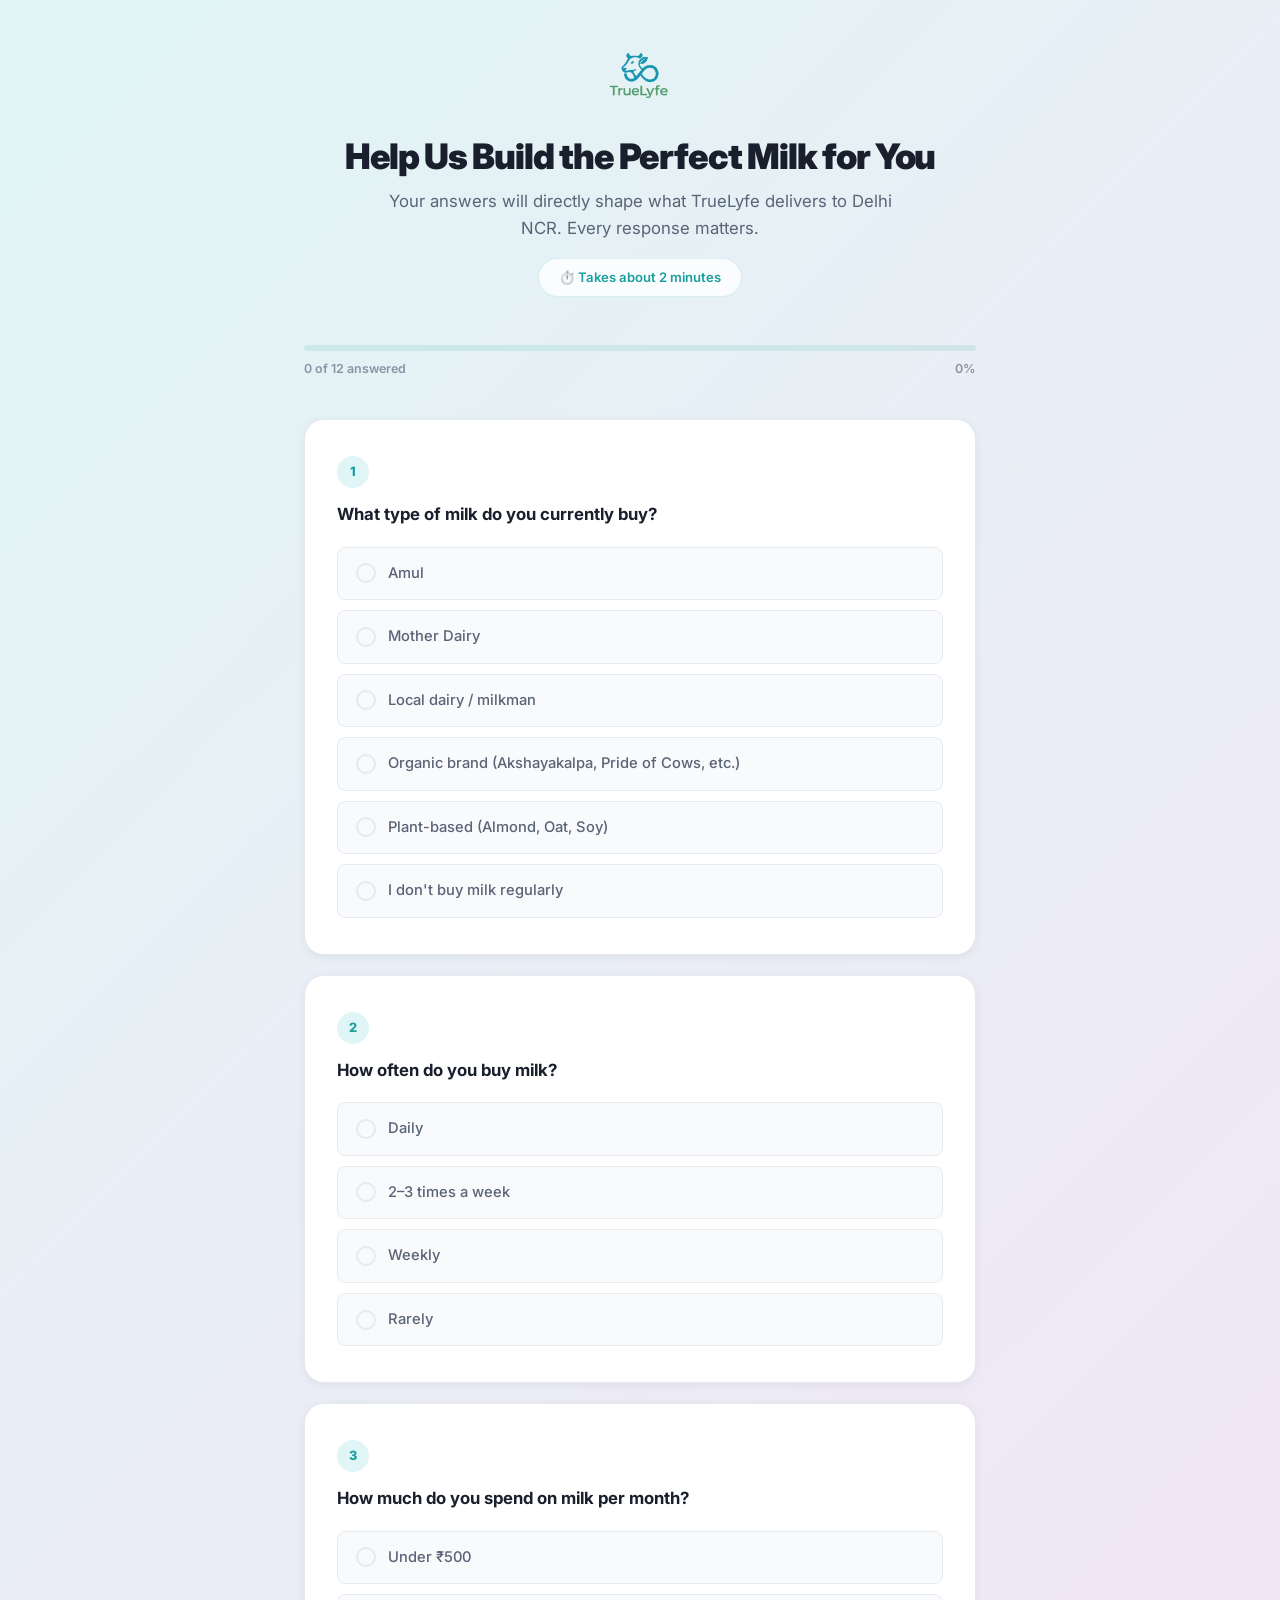
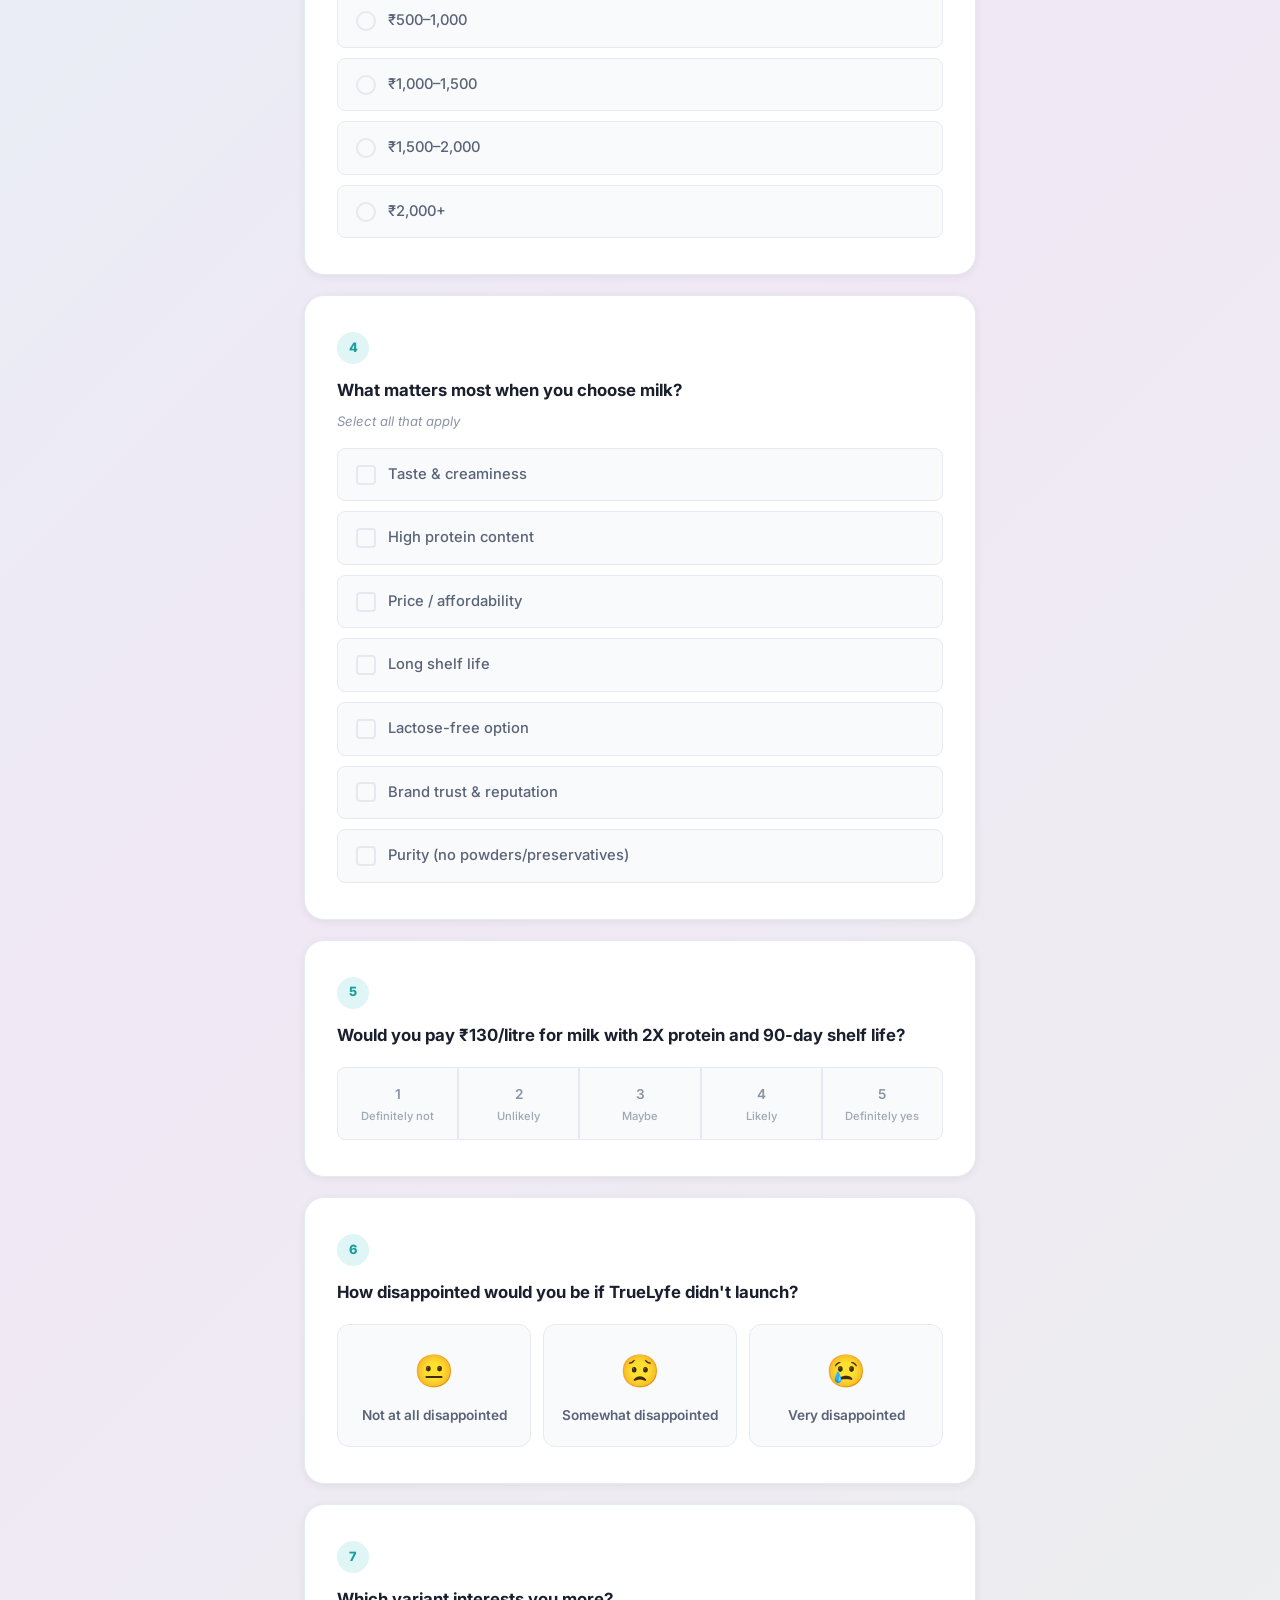
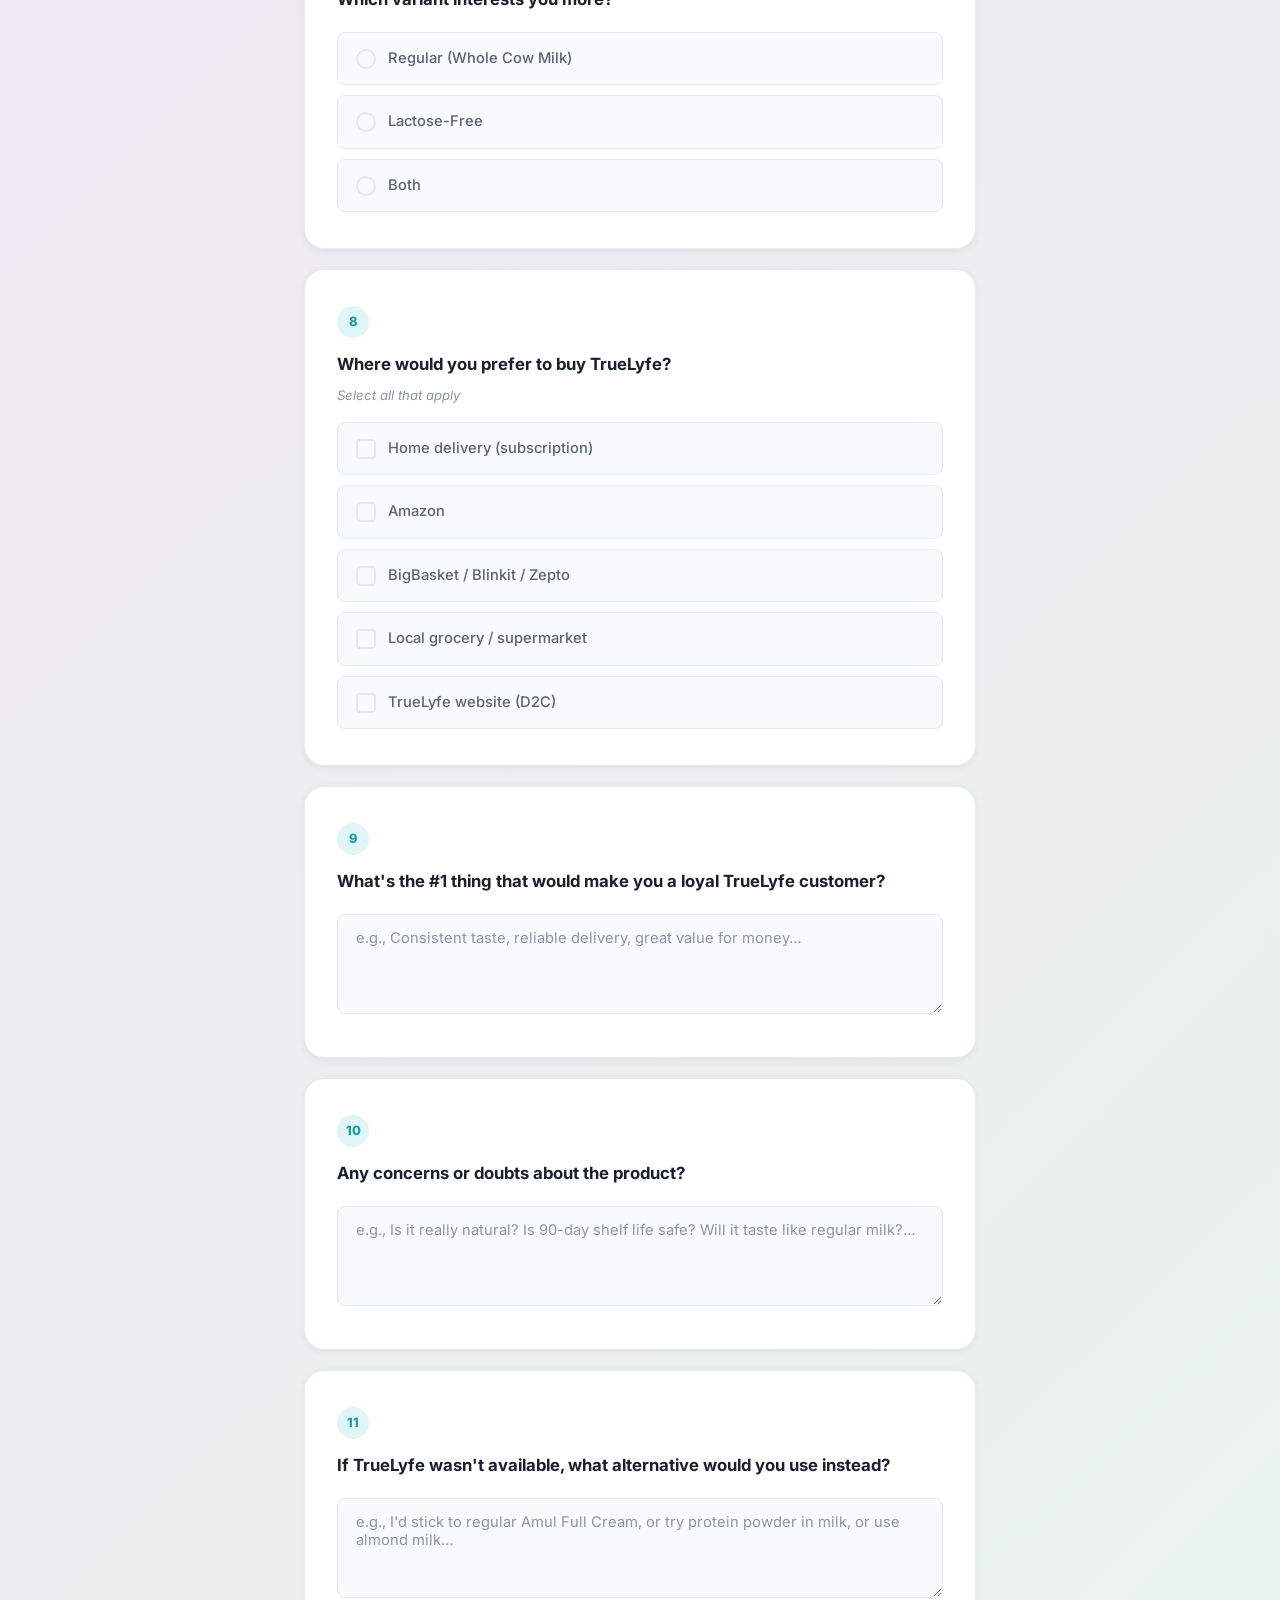
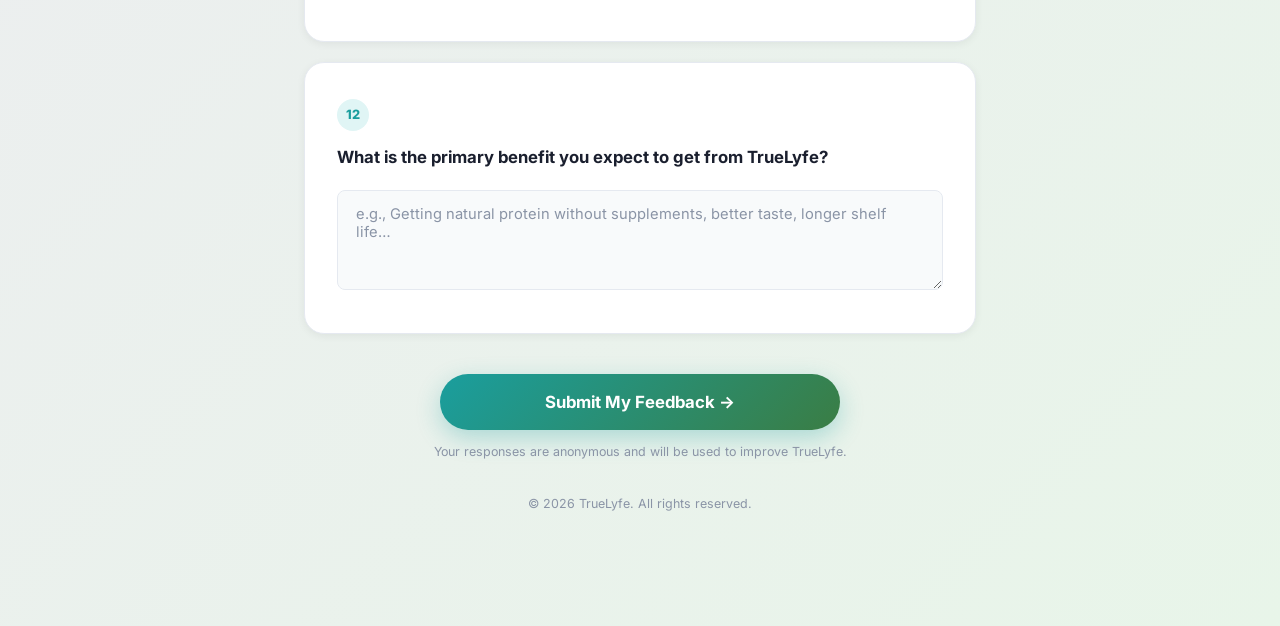
==== survey.html @ 3f99e0f1 "feat: Add PMF survey page, auto-email on signup, and dual-sheet support" ====
<!DOCTYPE html>
<html lang="en">

<head>
    <meta charset="UTF-8">
    <meta name="viewport" content="width=device-width, initial-scale=1.0">
    <title>TrueLyfe — Help Us Build the Perfect Milk for You</title>
    <meta name="description"
        content="Take a 2-minute survey to help TrueLyfe build the perfect ultra-filtered, high-protein cow milk for Delhi NCR.">
    <link rel="preconnect" href="https://fonts.googleapis.com">
    <link rel="preconnect" href="https://fonts.gstatic.com" crossorigin>
    <link href="https://fonts.googleapis.com/css2?family=Inter:wght@400;500;600;700;800;900&display=swap"
        rel="stylesheet">
    <link rel="stylesheet" href="survey.css?v=1">
    <link rel="icon" href="assets/TrueLyfe Logo without BG.png" type="image/png">
</head>

<body>
    <div class="survey-page" id="survey-page">

        <!-- ═══ Header ═══ -->
        <header class="survey-header">
            <img src="assets/TrueLyfe Logo without BG.png" alt="TrueLyfe Logo" class="survey-logo">
            <h1 class="survey-title">Help Us Build the Perfect Milk for You</h1>
            <p class="survey-subtitle">Your answers will directly shape what TrueLyfe delivers to Delhi NCR. Every response matters.</p>
            <span class="survey-time-badge">⏱️ Takes about 2 minutes</span>
        </header>

        <!-- ═══ Progress Bar ═══ -->
        <div class="survey-progress" id="survey-progress">
            <div class="progress-bar-track">
                <div class="progress-bar-fill" id="progress-fill"></div>
            </div>
            <div class="progress-text">
                <span id="progress-label">0 of 12 answered</span>
                <span id="progress-percent">0%</span>
            </div>
        </div>

        <!-- ═══ Survey Form ═══ -->
        <form id="survey-form" novalidate>

            <!-- Hidden fields (pre-filled from URL params) -->
            <input type="hidden" name="name" id="survey-name">
            <input type="hidden" name="email" id="survey-email">

            <!-- ─── Q1: Current Milk ─── -->
            <div class="question-card" id="q1-card">
                <span class="question-number">1</span>
                <p class="question-label">What type of milk do you currently buy?</p>
                <div class="option-group">
                    <div class="option-item">
                        <input type="radio" name="q1" id="q1-amul" value="Amul">
                        <label for="q1-amul">Amul</label>
                    </div>
                    <div class="option-item">
                        <input type="radio" name="q1" id="q1-mother-dairy" value="Mother Dairy">
                        <label for="q1-mother-dairy">Mother Dairy</label>
                    </div>
                    <div class="option-item">
                        <input type="radio" name="q1" id="q1-local" value="Local dairy / milkman">
                        <label for="q1-local">Local dairy / milkman</label>
                    </div>
                    <div class="option-item">
                        <input type="radio" name="q1" id="q1-organic" value="Organic brand (Akshayakalpa, Pride of Cows, etc.)">
                        <label for="q1-organic">Organic brand (Akshayakalpa, Pride of Cows, etc.)</label>
                    </div>
                    <div class="option-item">
                        <input type="radio" name="q1" id="q1-plant" value="Plant-based (Almond, Oat, Soy)">
                        <label for="q1-plant">Plant-based (Almond, Oat, Soy)</label>
                    </div>
                    <div class="option-item">
                        <input type="radio" name="q1" id="q1-none" value="I don't buy milk regularly">
                        <label for="q1-none">I don't buy milk regularly</label>
                    </div>
                </div>
            </div>

            <!-- ─── Q2: Purchase Frequency ─── -->
            <div class="question-card" id="q2-card">
                <span class="question-number">2</span>
                <p class="question-label">How often do you buy milk?</p>
                <div class="option-group">
                    <div class="option-item">
                        <input type="radio" name="q2" id="q2-daily" value="Daily">
                        <label for="q2-daily">Daily</label>
                    </div>
                    <div class="option-item">
                        <input type="radio" name="q2" id="q2-2-3" value="2–3 times a week">
                        <label for="q2-2-3">2–3 times a week</label>
                    </div>
                    <div class="option-item">
                        <input type="radio" name="q2" id="q2-weekly" value="Weekly">
                        <label for="q2-weekly">Weekly</label>
                    </div>
                    <div class="option-item">
                        <input type="radio" name="q2" id="q2-rarely" value="Rarely">
                        <label for="q2-rarely">Rarely</label>
                    </div>
                </div>
            </div>

            <!-- ─── Q3: Monthly Spend ─── -->
            <div class="question-card" id="q3-card">
                <span class="question-number">3</span>
                <p class="question-label">How much do you spend on milk per month?</p>
                <div class="option-group">
                    <div class="option-item">
                        <input type="radio" name="q3" id="q3-500" value="Under ₹500">
                        <label for="q3-500">Under ₹500</label>
                    </div>
                    <div class="option-item">
                        <input type="radio" name="q3" id="q3-1000" value="₹500–1,000">
                        <label for="q3-1000">₹500–1,000</label>
                    </div>
                    <div class="option-item">
                        <input type="radio" name="q3" id="q3-1500" value="₹1,000–1,500">
                        <label for="q3-1500">₹1,000–1,500</label>
                    </div>
                    <div class="option-item">
                        <input type="radio" name="q3" id="q3-2000" value="₹1,500–2,000">
                        <label for="q3-2000">₹1,500–2,000</label>
                    </div>
                    <div class="option-item">
                        <input type="radio" name="q3" id="q3-2000plus" value="₹2,000+">
                        <label for="q3-2000plus">₹2,000+</label>
                    </div>
                </div>
            </div>

            <!-- ─── Q4: Value Drivers ─── -->
            <div class="question-card" id="q4-card">
                <span class="question-number">4</span>
                <p class="question-label">What matters most when you choose milk?</p>
                <p class="question-hint">Select all that apply</p>
                <div class="option-group">
                    <div class="option-item">
                        <input type="checkbox" name="q4" id="q4-taste" value="Taste & creaminess">
                        <label for="q4-taste">Taste & creaminess</label>
                    </div>
                    <div class="option-item">
                        <input type="checkbox" name="q4" id="q4-protein" value="High protein content">
                        <label for="q4-protein">High protein content</label>
                    </div>
                    <div class="option-item">
                        <input type="checkbox" name="q4" id="q4-price" value="Price / affordability">
                        <label for="q4-price">Price / affordability</label>
                    </div>
                    <div class="option-item">
                        <input type="checkbox" name="q4" id="q4-shelf" value="Long shelf life">
                        <label for="q4-shelf">Long shelf life</label>
                    </div>
                    <div class="option-item">
                        <input type="checkbox" name="q4" id="q4-lactose" value="Lactose-free option">
                        <label for="q4-lactose">Lactose-free option</label>
                    </div>
                    <div class="option-item">
                        <input type="checkbox" name="q4" id="q4-trust" value="Brand trust & reputation">
                        <label for="q4-trust">Brand trust & reputation</label>
                    </div>
                    <div class="option-item">
                        <input type="checkbox" name="q4" id="q4-purity" value="Purity (no powders/preservatives)">
                        <label for="q4-purity">Purity (no powders/preservatives)</label>
                    </div>
                </div>
            </div>

            <!-- ─── Q5: Willingness to Pay ─── -->
            <div class="question-card" id="q5-card">
                <span class="question-number">5</span>
                <p class="question-label">Would you pay ₹130/litre for milk with 2X protein and 90-day shelf life?</p>
                <div class="rating-scale">
                    <div class="rating-option">
                        <input type="radio" name="q5" id="q5-1" value="1">
                        <label for="q5-1">
                            1
                            <span class="rating-label-text">Definitely not</span>
                        </label>
                    </div>
                    <div class="rating-option">
                        <input type="radio" name="q5" id="q5-2" value="2">
                        <label for="q5-2">
                            2
                            <span class="rating-label-text">Unlikely</span>
                        </label>
                    </div>
                    <div class="rating-option">
                        <input type="radio" name="q5" id="q5-3" value="3">
                        <label for="q5-3">
                            3
                            <span class="rating-label-text">Maybe</span>
                        </label>
                    </div>
                    <div class="rating-option">
                        <input type="radio" name="q5" id="q5-4" value="4">
                        <label for="q5-4">
                            4
                            <span class="rating-label-text">Likely</span>
                        </label>
                    </div>
                    <div class="rating-option">
                        <input type="radio" name="q5" id="q5-5" value="5">
                        <label for="q5-5">
                            5
                            <span class="rating-label-text">Definitely yes</span>
                        </label>
                    </div>
                </div>
            </div>

            <!-- ─── Q6: Sean Ellis PMF Test ─── -->
            <div class="question-card" id="q6-card">
                <span class="question-number">6</span>
                <p class="question-label">How disappointed would you be if TrueLyfe didn't launch?</p>
                <div class="disappointment-scale">
                    <div class="disappointment-option">
                        <input type="radio" name="q6" id="q6-not" value="Not at all disappointed">
                        <label for="q6-not">
                            <span class="disappointment-emoji">😐</span>
                            <span class="disappointment-text">Not at all disappointed</span>
                        </label>
                    </div>
                    <div class="disappointment-option">
                        <input type="radio" name="q6" id="q6-somewhat" value="Somewhat disappointed">
                        <label for="q6-somewhat">
                            <span class="disappointment-emoji">😟</span>
                            <span class="disappointment-text">Somewhat disappointed</span>
                        </label>
                    </div>
                    <div class="disappointment-option">
                        <input type="radio" name="q6" id="q6-very" value="Very disappointed">
                        <label for="q6-very">
                            <span class="disappointment-emoji">😢</span>
                            <span class="disappointment-text">Very disappointed</span>
                        </label>
                    </div>
                </div>
            </div>

            <!-- ─── Q7: Variant Preference ─── -->
            <div class="question-card" id="q7-card">
                <span class="question-number">7</span>
                <p class="question-label">Which variant interests you more?</p>
                <div class="option-group">
                    <div class="option-item">
                        <input type="radio" name="q7" id="q7-regular" value="Regular (Whole Cow Milk)">
                        <label for="q7-regular">Regular (Whole Cow Milk)</label>
                    </div>
                    <div class="option-item">
                        <input type="radio" name="q7" id="q7-lactose" value="Lactose-Free">
                        <label for="q7-lactose">Lactose-Free</label>
                    </div>
                    <div class="option-item">
                        <input type="radio" name="q7" id="q7-both" value="Both">
                        <label for="q7-both">Both</label>
                    </div>
                </div>
            </div>

            <!-- ─── Q8: Purchase Channel ─── -->
            <div class="question-card" id="q8-card">
                <span class="question-number">8</span>
                <p class="question-label">Where would you prefer to buy TrueLyfe?</p>
                <p class="question-hint">Select all that apply</p>
                <div class="option-group">
                    <div class="option-item">
                        <input type="checkbox" name="q8" id="q8-delivery" value="Home delivery (subscription)">
                        <label for="q8-delivery">Home delivery (subscription)</label>
                    </div>
                    <div class="option-item">
                        <input type="checkbox" name="q8" id="q8-amazon" value="Amazon">
                        <label for="q8-amazon">Amazon</label>
                    </div>
                    <div class="option-item">
                        <input type="checkbox" name="q8" id="q8-bigbasket" value="BigBasket / Blinkit / Zepto">
                        <label for="q8-bigbasket">BigBasket / Blinkit / Zepto</label>
                    </div>
                    <div class="option-item">
                        <input type="checkbox" name="q8" id="q8-local" value="Local grocery / supermarket">
                        <label for="q8-local">Local grocery / supermarket</label>
                    </div>
                    <div class="option-item">
                        <input type="checkbox" name="q8" id="q8-website" value="TrueLyfe website (D2C)">
                        <label for="q8-website">TrueLyfe website (D2C)</label>
                    </div>
                </div>
            </div>

            <!-- ─── Q9: Loyalty Driver ─── -->
            <div class="question-card" id="q9-card">
                <span class="question-number">9</span>
                <p class="question-label">What's the #1 thing that would make you a loyal TrueLyfe customer?</p>
                <textarea class="survey-input" name="q9" id="q9-input" placeholder="e.g., Consistent taste, reliable delivery, great value for money…" rows="3"></textarea>
            </div>

            <!-- ─── Q10: Concerns ─── -->
            <div class="question-card" id="q10-card">
                <span class="question-number">10</span>
                <p class="question-label">Any concerns or doubts about the product?</p>
                <textarea class="survey-input" name="q10" id="q10-input" placeholder="e.g., Is it really natural? Is 90-day shelf life safe? Will it taste like regular milk?…" rows="3"></textarea>
            </div>

            <!-- ─── Q11: Alternative (NEW) ─── -->
            <div class="question-card" id="q11-card">
                <span class="question-number">11</span>
                <p class="question-label">If TrueLyfe wasn't available, what alternative would you use instead?</p>
                <textarea class="survey-input" name="q11" id="q11-input" placeholder="e.g., I'd stick to regular Amul Full Cream, or try protein powder in milk, or use almond milk…" rows="3"></textarea>
            </div>

            <!-- ─── Q12: Primary Benefit (NEW) ─── -->
            <div class="question-card" id="q12-card">
                <span class="question-number">12</span>
                <p class="question-label">What is the primary benefit you expect to get from TrueLyfe?</p>
                <textarea class="survey-input" name="q12" id="q12-input" placeholder="e.g., Getting natural protein without supplements, better taste, longer shelf life…" rows="3"></textarea>
            </div>

            <!-- ─── Submit ─── -->
            <div class="survey-submit-section">
                <button type="submit" class="btn-survey-submit" id="survey-submit-btn">
                    Submit My Feedback →
                </button>
                <p class="submit-note">Your responses are anonymous and will be used to improve TrueLyfe.</p>
            </div>
        </form>

        <!-- ═══ Thank You Screen ═══ -->
        <div class="survey-thankyou" id="survey-thankyou">
            <span class="thankyou-icon">🎉</span>
            <h2 class="thankyou-title">Thank You!</h2>
            <p class="thankyou-message">Your feedback is incredibly valuable. It will directly shape how we build and launch TrueLyfe in Delhi NCR.</p>
            <a href="index.html" class="thankyou-back-link">← Back to TrueLyfe</a>
        </div>

        <!-- ═══ Footer ═══ -->
        <footer class="survey-footer">
            <p>© 2026 TrueLyfe. All rights reserved.</p>
        </footer>
    </div>

    <script src="survey.js?v=1"></script>
</body>

</html>
---- survey.css ----
/* =============================================
   TrueLyfe PMF Survey — Styles
   ============================================= */

/* ─── CSS Custom Properties (mirrored from index.css) ─── */
:root {
  --teal: #1A9E9E;
  --teal-light: #E0F5F5;
  --teal-dark: #148888;
  --green: #3A7D44;
  --green-light: #E8F5E9;
  --purple: #7B4FA6;
  --purple-light: #F3EAF8;
  --purple-dark: #6A3F91;
  --bg-white: #FFFFFF;
  --bg-light: #F8FAFB;
  --bg-dark: #1A1F2E;
  --bg-dark-card: #232839;
  --text-primary: #1A1F2E;
  --text-secondary: #5A6378;
  --text-muted: #8A94A6;
  --text-white: #FFFFFF;
  --border: #E5E9F0;
  --shadow-sm: 0 2px 8px rgba(0, 0, 0, 0.06);
  --shadow-md: 0 8px 30px rgba(0, 0, 0, 0.08);
  --shadow-lg: 0 20px 60px rgba(0, 0, 0, 0.12);
  --radius-sm: 8px;
  --radius-md: 12px;
  --radius-lg: 20px;
  --radius-pill: 50px;
  --font: 'Inter', -apple-system, BlinkMacSystemFont, 'Segoe UI', Roboto, sans-serif;
  --transition: 200ms ease;
  --transition-slow: 400ms ease;
}

/* ─── Reset & Base ─── */
*,
*::before,
*::after {
  margin: 0;
  padding: 0;
  box-sizing: border-box;
}

html {
  scroll-behavior: smooth;
  font-size: 16px;
  -webkit-font-smoothing: antialiased;
  -moz-osx-font-smoothing: grayscale;
}

body {
  font-family: var(--font);
  color: var(--text-primary);
  background: linear-gradient(135deg, #E0F5F5 0%, #F0E8F5 40%, #E8F5E9 100%);
  line-height: 1.6;
  min-height: 100vh;
}

/* ─── Survey Page Layout ─── */
.survey-page {
  max-width: 720px;
  margin: 0 auto;
  padding: 40px 24px 80px;
}

/* ─── Header ─── */
.survey-header {
  text-align: center;
  margin-bottom: 48px;
}

.survey-logo {
  height: 72px;
  width: auto;
  margin: 0 auto 24px;
  display: block;
}

.survey-title {
  font-size: 2.2rem;
  font-weight: 900;
  color: var(--text-primary);
  letter-spacing: -0.03em;
  line-height: 1.15;
  margin-bottom: 12px;
}

.survey-subtitle {
  font-size: 1.05rem;
  color: var(--text-secondary);
  line-height: 1.6;
  max-width: 520px;
  margin: 0 auto;
}

.survey-time-badge {
  display: inline-flex;
  align-items: center;
  gap: 6px;
  background: rgba(255, 255, 255, 0.8);
  backdrop-filter: blur(8px);
  padding: 8px 20px;
  border-radius: var(--radius-pill);
  font-size: 0.82rem;
  font-weight: 600;
  color: var(--teal);
  margin-top: 16px;
  border: 1px solid rgba(26, 158, 158, 0.15);
}

/* ─── Progress Bar ─── */
.survey-progress {
  margin-bottom: 40px;
}

.progress-bar-track {
  width: 100%;
  height: 6px;
  background: rgba(26, 158, 158, 0.12);
  border-radius: 3px;
  overflow: hidden;
}

.progress-bar-fill {
  height: 100%;
  background: linear-gradient(90deg, var(--teal), var(--green));
  border-radius: 3px;
  transition: width 0.5s cubic-bezier(0.4, 0, 0.2, 1);
  width: 0%;
}

.progress-text {
  display: flex;
  justify-content: space-between;
  font-size: 0.78rem;
  font-weight: 600;
  color: var(--text-muted);
  margin-top: 8px;
}

/* ─── Question Card ─── */
.question-card {
  background: var(--bg-white);
  border-radius: var(--radius-lg);
  padding: 36px 32px;
  margin-bottom: 20px;
  border: 1px solid var(--border);
  box-shadow: var(--shadow-sm);
  transition: all var(--transition);
  position: relative;
  overflow: hidden;
}

.question-card::before {
  content: '';
  position: absolute;
  top: 0;
  left: 0;
  right: 0;
  height: 3px;
  background: linear-gradient(90deg, var(--teal), var(--green));
  opacity: 0;
  transition: opacity var(--transition);
}

.question-card:focus-within::before {
  opacity: 1;
}

.question-card:focus-within {
  border-color: rgba(26, 158, 158, 0.25);
  box-shadow: 0 8px 30px rgba(26, 158, 158, 0.08);
}

.question-number {
  display: inline-flex;
  align-items: center;
  justify-content: center;
  width: 32px;
  height: 32px;
  background: var(--teal-light);
  color: var(--teal);
  font-size: 0.8rem;
  font-weight: 800;
  border-radius: 50%;
  margin-bottom: 14px;
}

.question-label {
  font-size: 1.05rem;
  font-weight: 700;
  color: var(--text-primary);
  margin-bottom: 20px;
  line-height: 1.45;
}

.question-hint {
  font-size: 0.82rem;
  color: var(--text-muted);
  margin-top: -12px;
  margin-bottom: 16px;
  font-style: italic;
}

/* ─── Radio / Checkbox Options ─── */
.option-group {
  display: flex;
  flex-direction: column;
  gap: 10px;
}

.option-group.horizontal {
  flex-direction: row;
  flex-wrap: wrap;
  gap: 10px;
}

.option-item {
  position: relative;
}

.option-item input[type="radio"],
.option-item input[type="checkbox"] {
  position: absolute;
  opacity: 0;
  width: 0;
  height: 0;
}

.option-item label {
  display: flex;
  align-items: center;
  gap: 12px;
  padding: 14px 18px;
  background: var(--bg-light);
  border: 1.5px solid var(--border);
  border-radius: var(--radius-sm);
  cursor: pointer;
  transition: all var(--transition);
  font-size: 0.92rem;
  font-weight: 500;
  color: var(--text-secondary);
}

.option-item label:hover {
  border-color: rgba(26, 158, 158, 0.3);
  background: rgba(26, 158, 158, 0.04);
}

.option-item input:checked + label {
  border-color: var(--teal);
  background: var(--teal-light);
  color: var(--teal-dark);
  font-weight: 600;
}

/* Custom radio indicator */
.option-item label::before {
  content: '';
  width: 20px;
  height: 20px;
  border-radius: 50%;
  border: 2px solid var(--border);
  flex-shrink: 0;
  transition: all var(--transition);
}

.option-item input[type="checkbox"] + label::before {
  border-radius: 4px;
}

.option-item input:checked + label::before {
  border-color: var(--teal);
  background: var(--teal);
  box-shadow: inset 0 0 0 3px var(--teal-light);
}

/* ─── Rating Scale ─── */
.rating-scale {
  display: flex;
  gap: 0;
  width: 100%;
}

.rating-option {
  flex: 1;
  position: relative;
}

.rating-option input {
  position: absolute;
  opacity: 0;
  width: 0;
  height: 0;
}

.rating-option label {
  display: flex;
  flex-direction: column;
  align-items: center;
  justify-content: center;
  padding: 16px 8px;
  background: var(--bg-light);
  border: 1.5px solid var(--border);
  cursor: pointer;
  transition: all var(--transition);
  font-size: 0.85rem;
  font-weight: 600;
  color: var(--text-muted);
  text-align: center;
  min-height: 64px;
}

.rating-option:first-child label {
  border-radius: var(--radius-sm) 0 0 var(--radius-sm);
}

.rating-option:last-child label {
  border-radius: 0 var(--radius-sm) var(--radius-sm) 0;
}

.rating-option label:hover {
  background: rgba(26, 158, 158, 0.06);
  border-color: rgba(26, 158, 158, 0.3);
  z-index: 1;
}

.rating-option input:checked + label {
  background: var(--teal);
  border-color: var(--teal);
  color: var(--text-white);
  z-index: 2;
  box-shadow: 0 4px 12px rgba(26, 158, 158, 0.3);
}

.rating-label-text {
  font-size: 0.7rem;
  font-weight: 500;
  margin-top: 4px;
  opacity: 0.8;
  line-height: 1.2;
}

/* ─── Disappointment Scale (Special styling) ─── */
.disappointment-scale {
  display: grid;
  grid-template-columns: repeat(3, 1fr);
  gap: 12px;
}

.disappointment-option {
  position: relative;
}

.disappointment-option input {
  position: absolute;
  opacity: 0;
  width: 0;
  height: 0;
}

.disappointment-option label {
  display: flex;
  flex-direction: column;
  align-items: center;
  justify-content: center;
  padding: 20px 12px;
  background: var(--bg-light);
  border: 1.5px solid var(--border);
  border-radius: var(--radius-md);
  cursor: pointer;
  transition: all var(--transition);
  text-align: center;
  gap: 8px;
}

.disappointment-option label:hover {
  transform: translateY(-2px);
  box-shadow: var(--shadow-sm);
}

.disappointment-emoji {
  font-size: 2rem;
}

.disappointment-text {
  font-size: 0.85rem;
  font-weight: 600;
  color: var(--text-secondary);
}

.disappointment-option input:checked + label {
  border-color: var(--teal);
  background: var(--teal-light);
  box-shadow: 0 6px 20px rgba(26, 158, 158, 0.15);
  transform: translateY(-2px);
}

.disappointment-option input:checked + label .disappointment-text {
  color: var(--teal-dark);
}

/* ─── Text Inputs & Textareas ─── */
.survey-input {
  width: 100%;
  padding: 14px 18px;
  border: 1.5px solid var(--border);
  border-radius: var(--radius-sm);
  font-family: var(--font);
  font-size: 0.92rem;
  color: var(--text-primary);
  background: var(--bg-light);
  outline: none;
  transition: border-color var(--transition), box-shadow var(--transition), background var(--transition);
  resize: vertical;
}

.survey-input:focus {
  border-color: var(--teal);
  box-shadow: 0 0 0 3px rgba(26, 158, 158, 0.12);
  background: var(--bg-white);
}

.survey-input::placeholder {
  color: var(--text-muted);
}

textarea.survey-input {
  min-height: 100px;
}

/* ─── Select Dropdown ─── */
.survey-select {
  width: 100%;
  padding: 14px 18px;
  border: 1.5px solid var(--border);
  border-radius: var(--radius-sm);
  font-family: var(--font);
  font-size: 0.92rem;
  color: var(--text-primary);
  background: var(--bg-light);
  outline: none;
  transition: border-color var(--transition), box-shadow var(--transition);
  appearance: none;
  -webkit-appearance: none;
  background-image: url("data:image/svg+xml,%3Csvg xmlns='http://www.w3.org/2000/svg' width='12' height='8'%3E%3Cpath d='M1 1l5 5 5-5' stroke='%23999' stroke-width='1.5' fill='none'/%3E%3C/svg%3E");
  background-repeat: no-repeat;
  background-position: right 16px center;
  background-size: 12px 8px;
  cursor: pointer;
}

.survey-select:focus {
  border-color: var(--teal);
  box-shadow: 0 0 0 3px rgba(26, 158, 158, 0.12);
}

/* ─── Info Cards ─── */
.survey-info-row {
  display: grid;
  grid-template-columns: 1fr 1fr;
  gap: 12px;
  margin-bottom: 20px;
}

/* ─── Submit Button ─── */
.survey-submit-section {
  text-align: center;
  margin-top: 40px;
}

.btn-survey-submit {
  display: inline-flex;
  align-items: center;
  justify-content: center;
  gap: 8px;
  padding: 18px 48px;
  background: linear-gradient(135deg, var(--teal) 0%, var(--green) 100%);
  color: var(--text-white);
  font-family: var(--font);
  font-size: 1.05rem;
  font-weight: 700;
  border: none;
  border-radius: var(--radius-pill);
  cursor: pointer;
  transition: all var(--transition);
  box-shadow: 0 8px 25px rgba(26, 158, 158, 0.3);
  width: 100%;
  max-width: 400px;
}

.btn-survey-submit:hover {
  transform: translateY(-2px);
  box-shadow: 0 12px 35px rgba(26, 158, 158, 0.4);
}

.btn-survey-submit:active {
  transform: scale(0.98);
}

.btn-survey-submit:disabled {
  opacity: 0.6;
  cursor: not-allowed;
  transform: none;
}

.submit-note {
  font-size: 0.78rem;
  color: var(--text-muted);
  margin-top: 12px;
}

/* ─── Thank You Screen ─── */
.survey-thankyou {
  display: none;
  text-align: center;
  padding: 80px 24px;
  animation: fadeInUp 0.6s ease;
}

.survey-thankyou.show {
  display: block;
}

.thankyou-icon {
  font-size: 4rem;
  margin-bottom: 24px;
  display: inline-block;
  animation: bounceIn 0.8s cubic-bezier(0.68, -0.55, 0.265, 1.55);
}

.thankyou-title {
  font-size: 2rem;
  font-weight: 900;
  color: var(--text-primary);
  margin-bottom: 12px;
  letter-spacing: -0.02em;
}

.thankyou-message {
  font-size: 1.05rem;
  color: var(--text-secondary);
  line-height: 1.7;
  max-width: 460px;
  margin: 0 auto 32px;
}

.thankyou-back-link {
  display: inline-flex;
  align-items: center;
  gap: 6px;
  padding: 12px 28px;
  background: var(--teal-light);
  color: var(--teal);
  font-weight: 600;
  font-size: 0.92rem;
  border-radius: var(--radius-pill);
  text-decoration: none;
  transition: all var(--transition);
  border: 1px solid rgba(26, 158, 158, 0.15);
}

.thankyou-back-link:hover {
  background: var(--teal);
  color: var(--text-white);
}

/* ─── Footer ─── */
.survey-footer {
  text-align: center;
  padding: 32px 0;
  font-size: 0.78rem;
  color: var(--text-muted);
}

/* ─── Animations ─── */
@keyframes fadeInUp {
  from {
    opacity: 0;
    transform: translateY(30px);
  }
  to {
    opacity: 1;
    transform: translateY(0);
  }
}

@keyframes bounceIn {
  0% {
    opacity: 0;
    transform: scale(0.3);
  }
  50% {
    opacity: 1;
    transform: scale(1.1);
  }
  70% {
    transform: scale(0.9);
  }
  100% {
    transform: scale(1);
  }
}

/* Stagger question card animations */
.question-card {
  opacity: 0;
  transform: translateY(20px);
  animation: fadeInUp 0.5s ease forwards;
}

.question-card:nth-child(1)  { animation-delay: 0.05s; }
.question-card:nth-child(2)  { animation-delay: 0.1s; }
.question-card:nth-child(3)  { animation-delay: 0.15s; }
.question-card:nth-child(4)  { animation-delay: 0.2s; }
.question-card:nth-child(5)  { animation-delay: 0.25s; }
.question-card:nth-child(6)  { animation-delay: 0.3s; }
.question-card:nth-child(7)  { animation-delay: 0.35s; }
.question-card:nth-child(8)  { animation-delay: 0.4s; }
.question-card:nth-child(9)  { animation-delay: 0.45s; }
.question-card:nth-child(10) { animation-delay: 0.5s; }
.question-card:nth-child(11) { animation-delay: 0.55s; }
.question-card:nth-child(12) { animation-delay: 0.6s; }

/* ─── Responsive ─── */
@media (max-width: 768px) {
  .survey-page {
    padding: 24px 16px 60px;
  }

  .survey-logo {
    height: 56px;
  }

  .survey-title {
    font-size: 1.6rem;
  }

  .survey-subtitle {
    font-size: 0.92rem;
  }

  .question-card {
    padding: 28px 20px;
  }

  .question-label {
    font-size: 0.95rem;
  }

  .rating-scale {
    flex-wrap: wrap;
  }

  .rating-option {
    flex: 0 0 calc(20% - 0px);
  }

  .rating-option label {
    padding: 12px 4px;
    font-size: 0.8rem;
    min-height: 56px;
  }

  .rating-label-text {
    font-size: 0.6rem;
  }

  .disappointment-scale {
    grid-template-columns: 1fr;
    gap: 10px;
  }

  .disappointment-option label {
    flex-direction: row;
    padding: 16px;
    gap: 12px;
  }

  .disappointment-emoji {
    font-size: 1.5rem;
  }

  .survey-info-row {
    grid-template-columns: 1fr;
  }

  .btn-survey-submit {
    font-size: 0.95rem;
    padding: 16px 36px;
  }

  .thankyou-title {
    font-size: 1.6rem;
  }
}

@media (max-width: 400px) {
  .survey-title {
    font-size: 1.4rem;
  }

  .rating-option label {
    padding: 10px 2px;
    font-size: 0.75rem;
  }
}
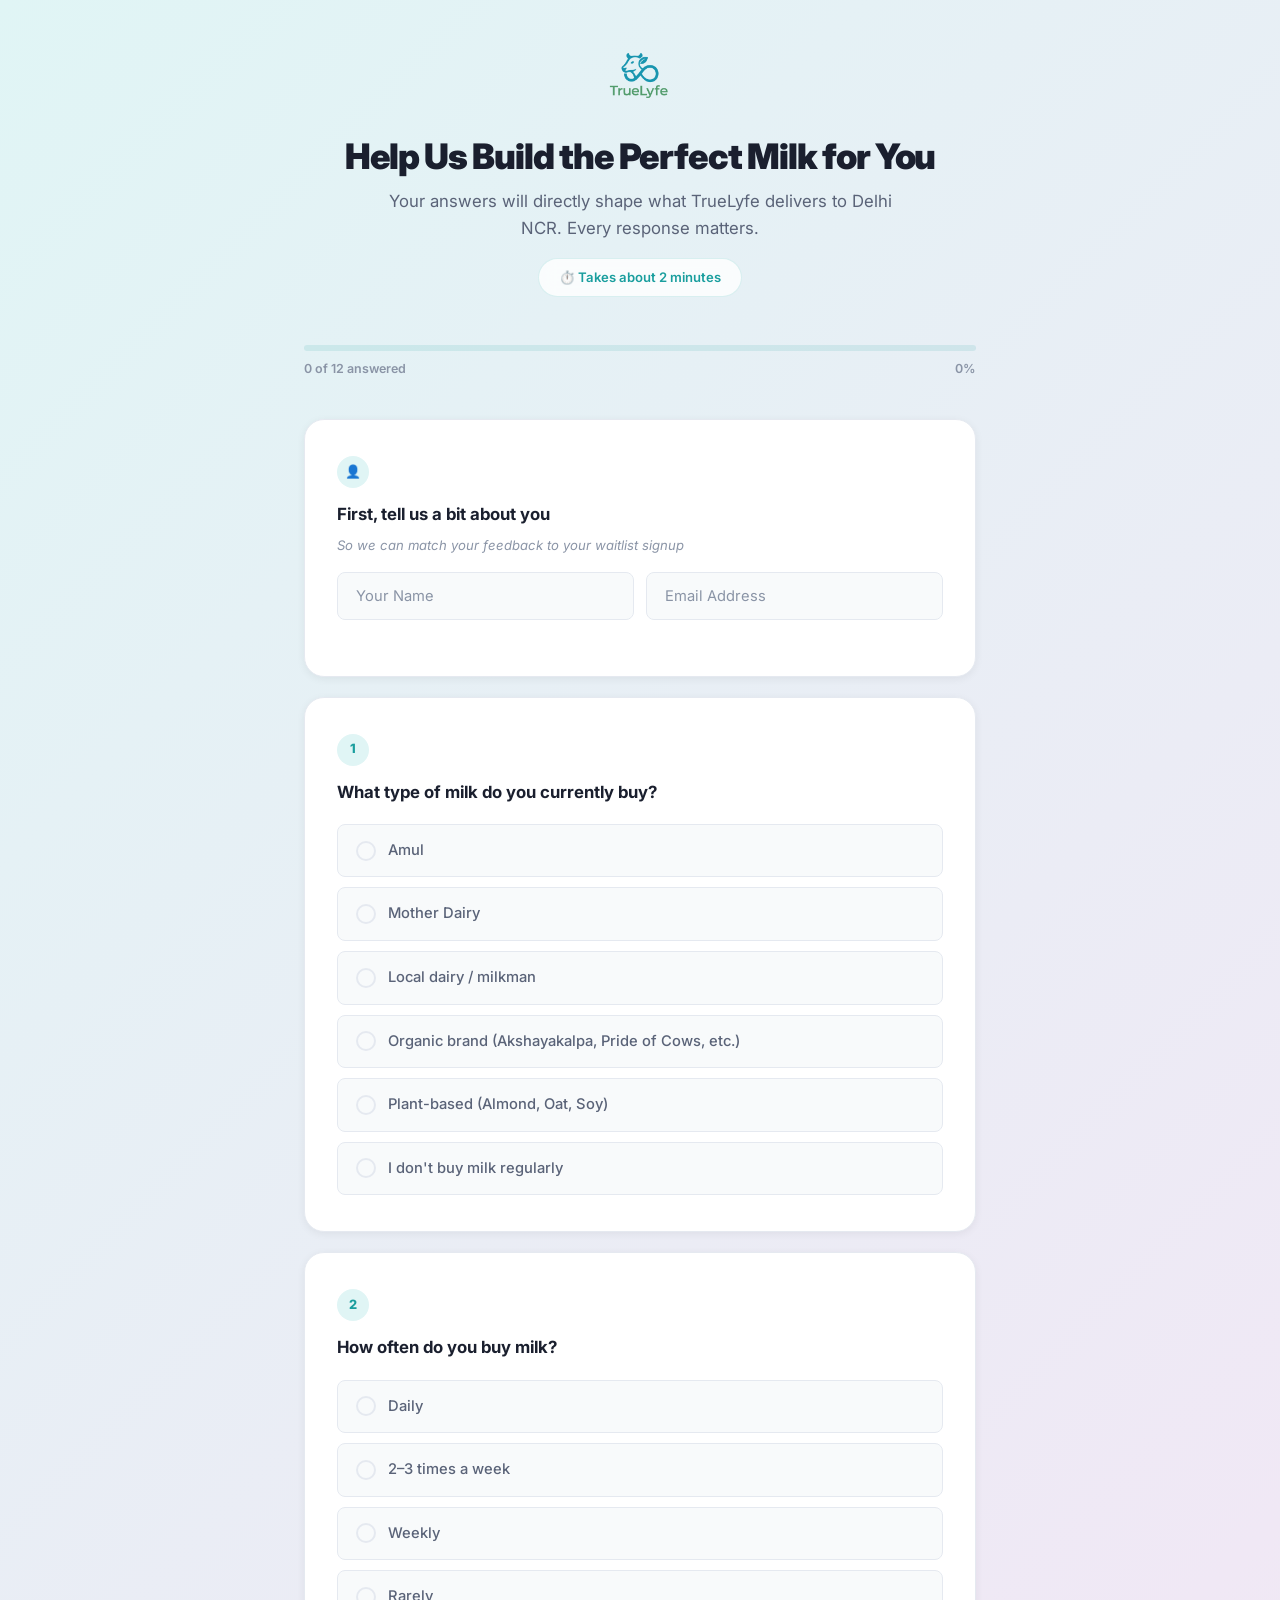
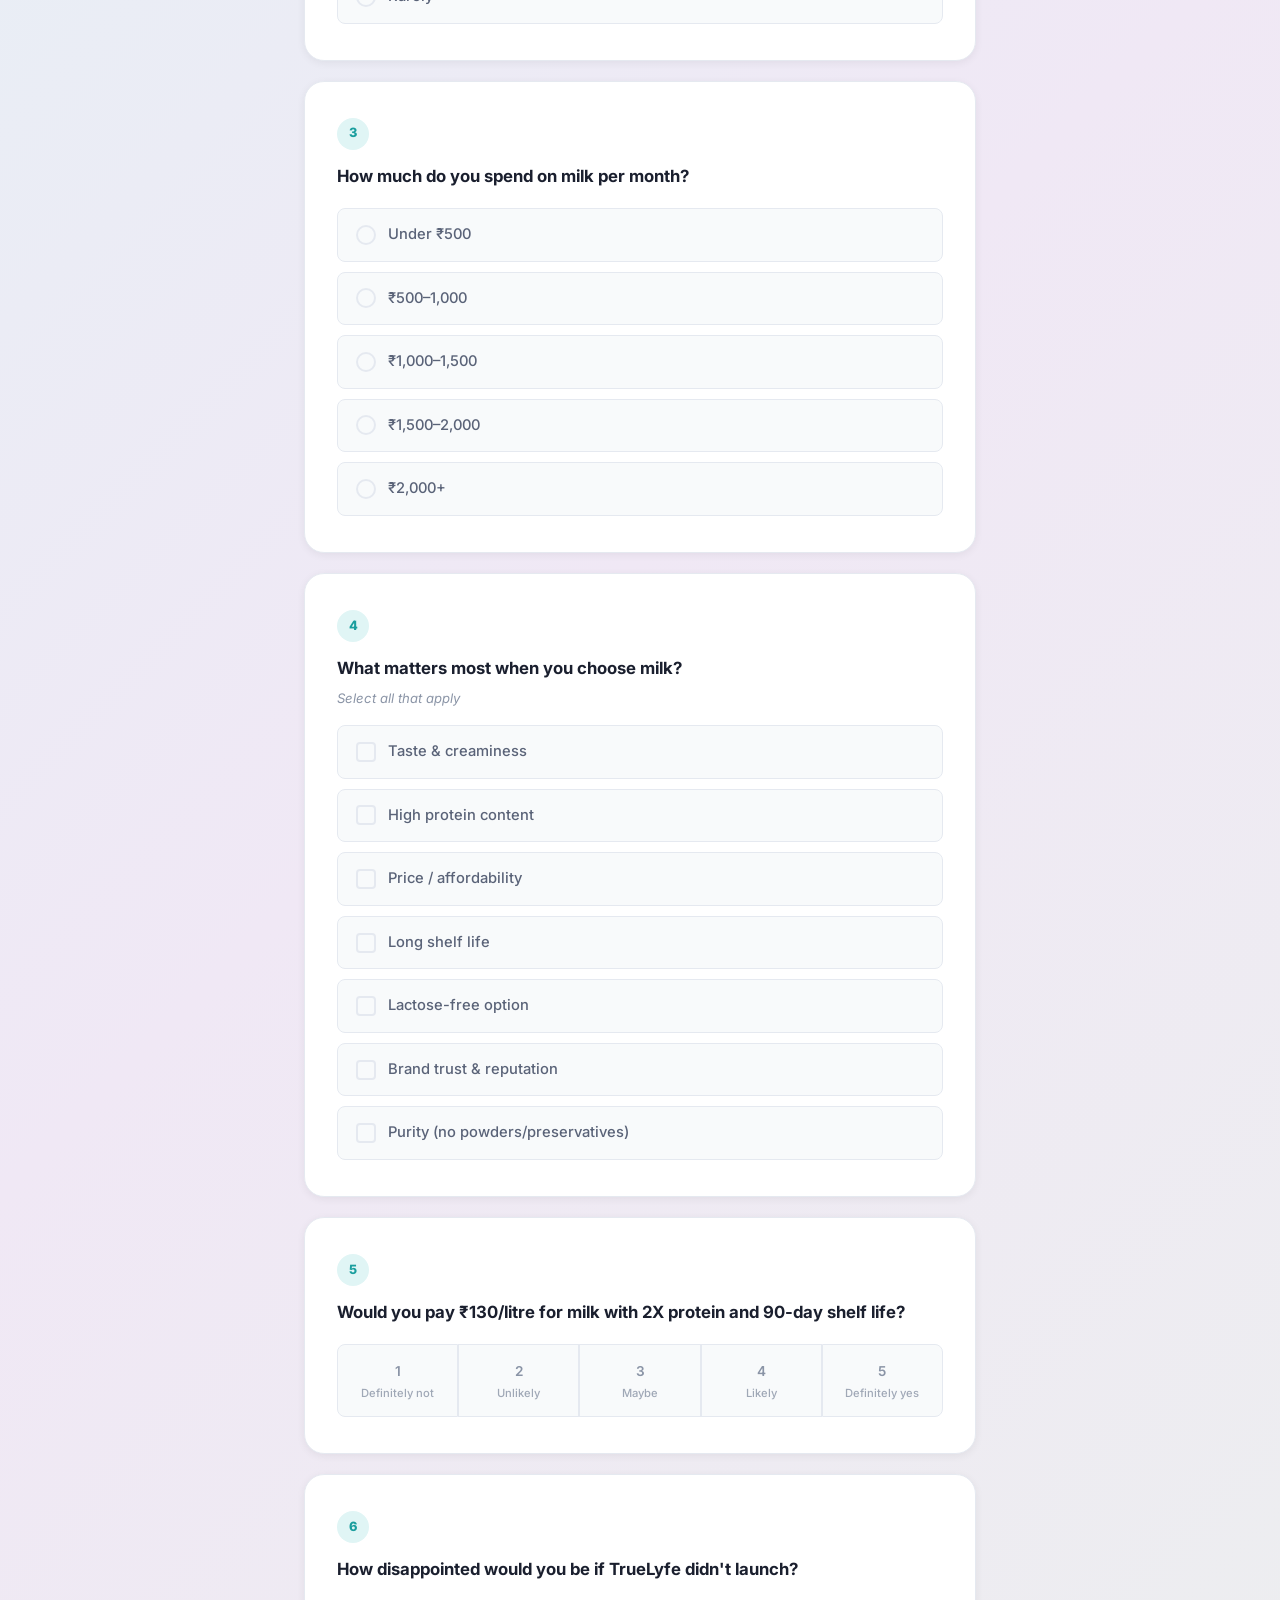
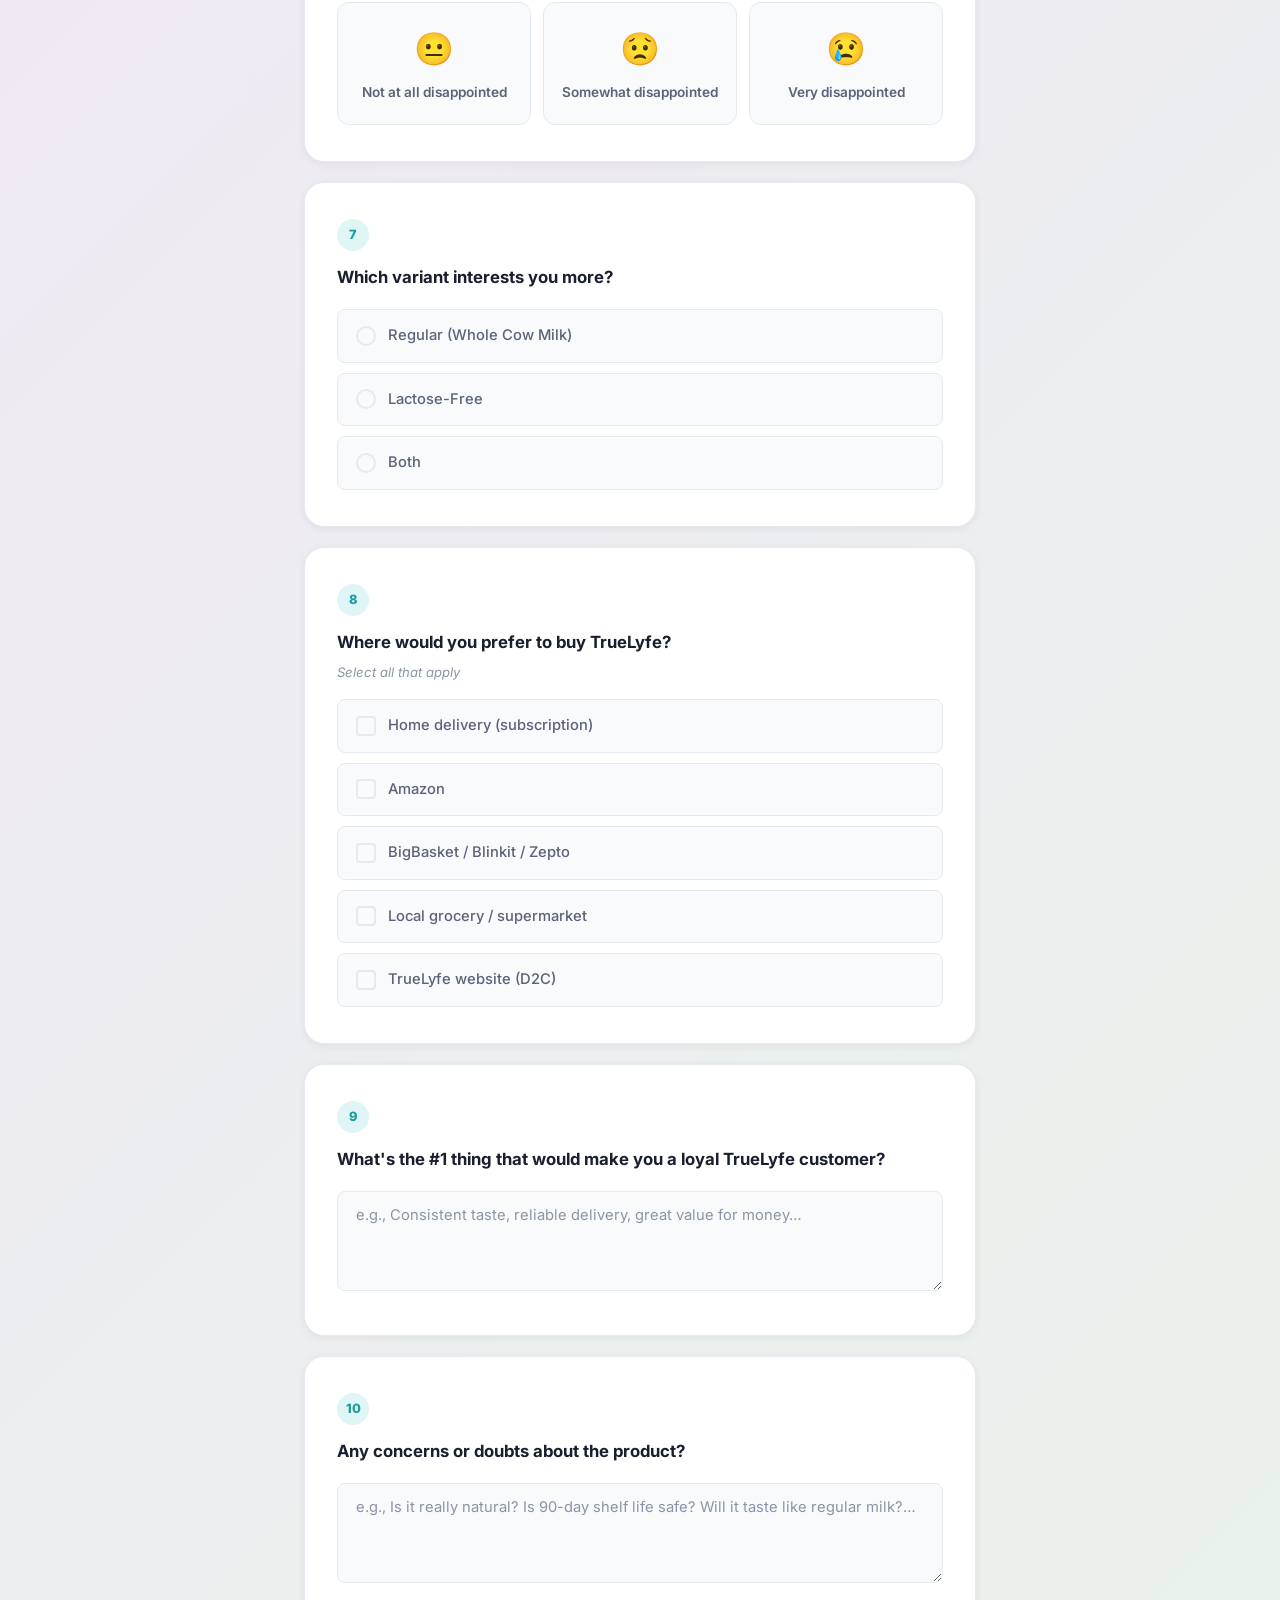
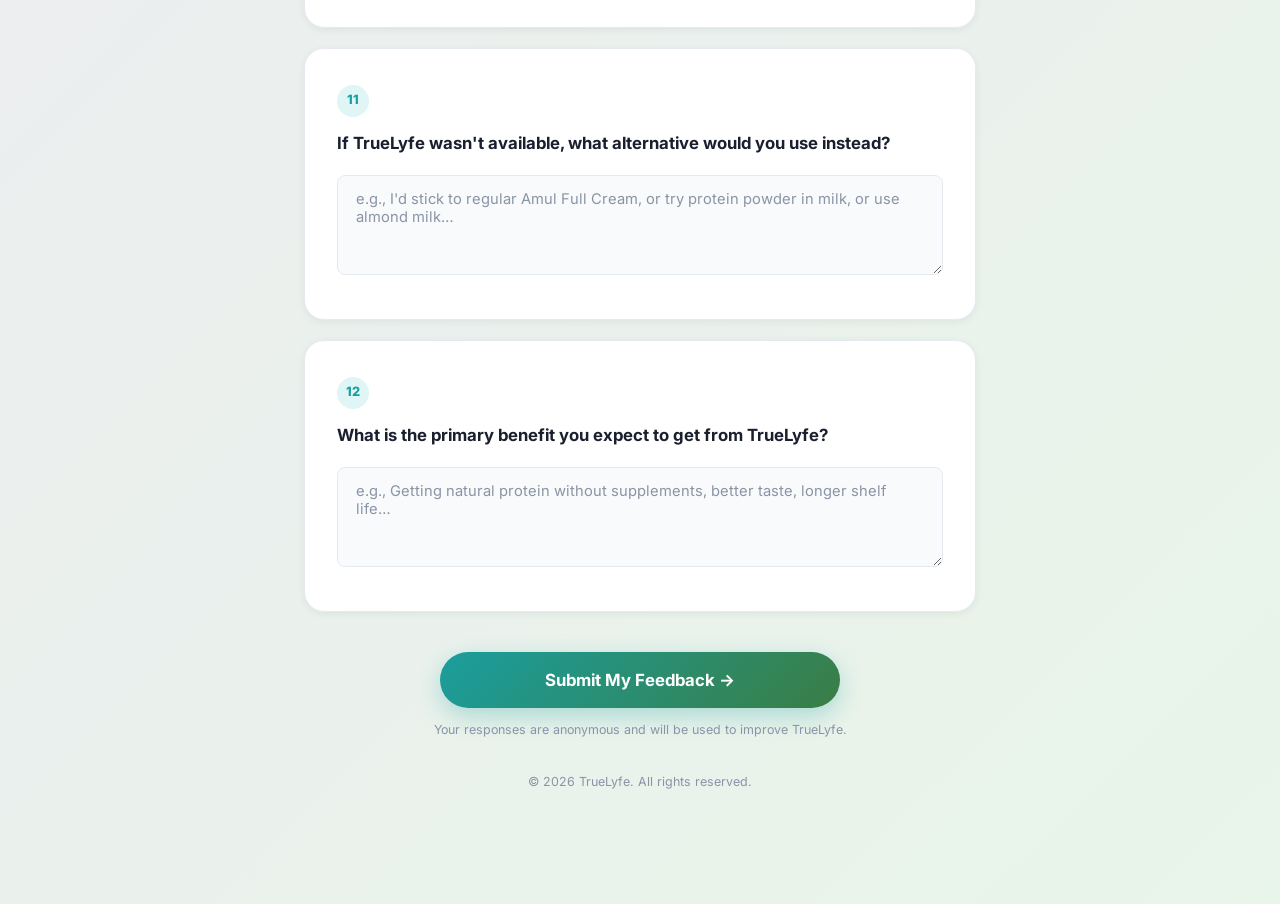
==== commit cd4f171d: "feat: Make name and email visible fields on survey (supports WhatsApp + delayed email opens)" ====
--- a/survey.html
+++ b/survey.html
@@ -40,9 +40,16 @@
         <!-- ═══ Survey Form ═══ -->
         <form id="survey-form" novalidate>
 
-            <!-- Hidden fields (pre-filled from URL params) -->
-            <input type="hidden" name="name" id="survey-name">
-            <input type="hidden" name="email" id="survey-email">
+            <!-- ─── About You ─── -->
+            <div class="question-card" id="info-card">
+                <span class="question-number">👤</span>
+                <p class="question-label">First, tell us a bit about you</p>
+                <p class="question-hint">So we can match your feedback to your waitlist signup</p>
+                <div class="survey-info-row">
+                    <input type="text" class="survey-input" name="name" id="survey-name" placeholder="Your Name" required>
+                    <input type="email" class="survey-input" name="email" id="survey-email" placeholder="Email Address" required>
+                </div>
+            </div>
 
             <!-- ─── Q1: Current Milk ─── -->
             <div class="question-card" id="q1-card">
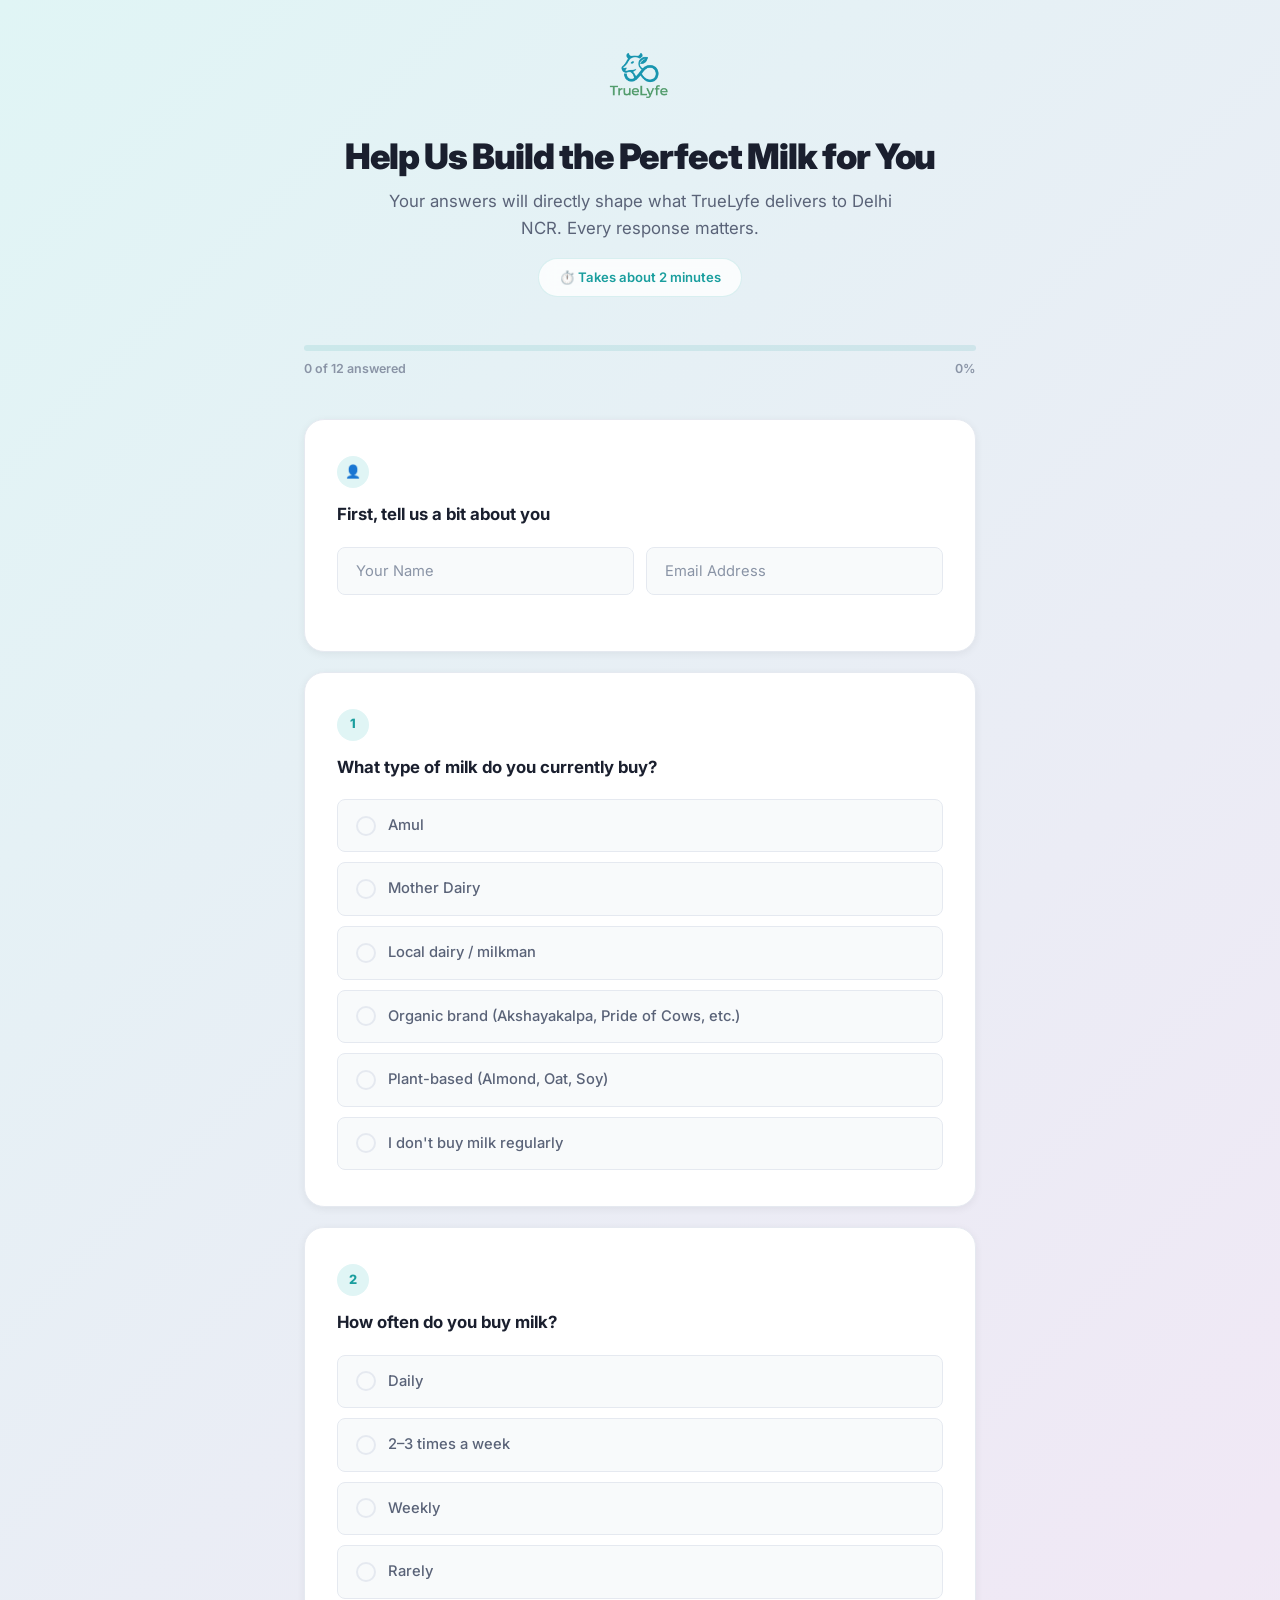
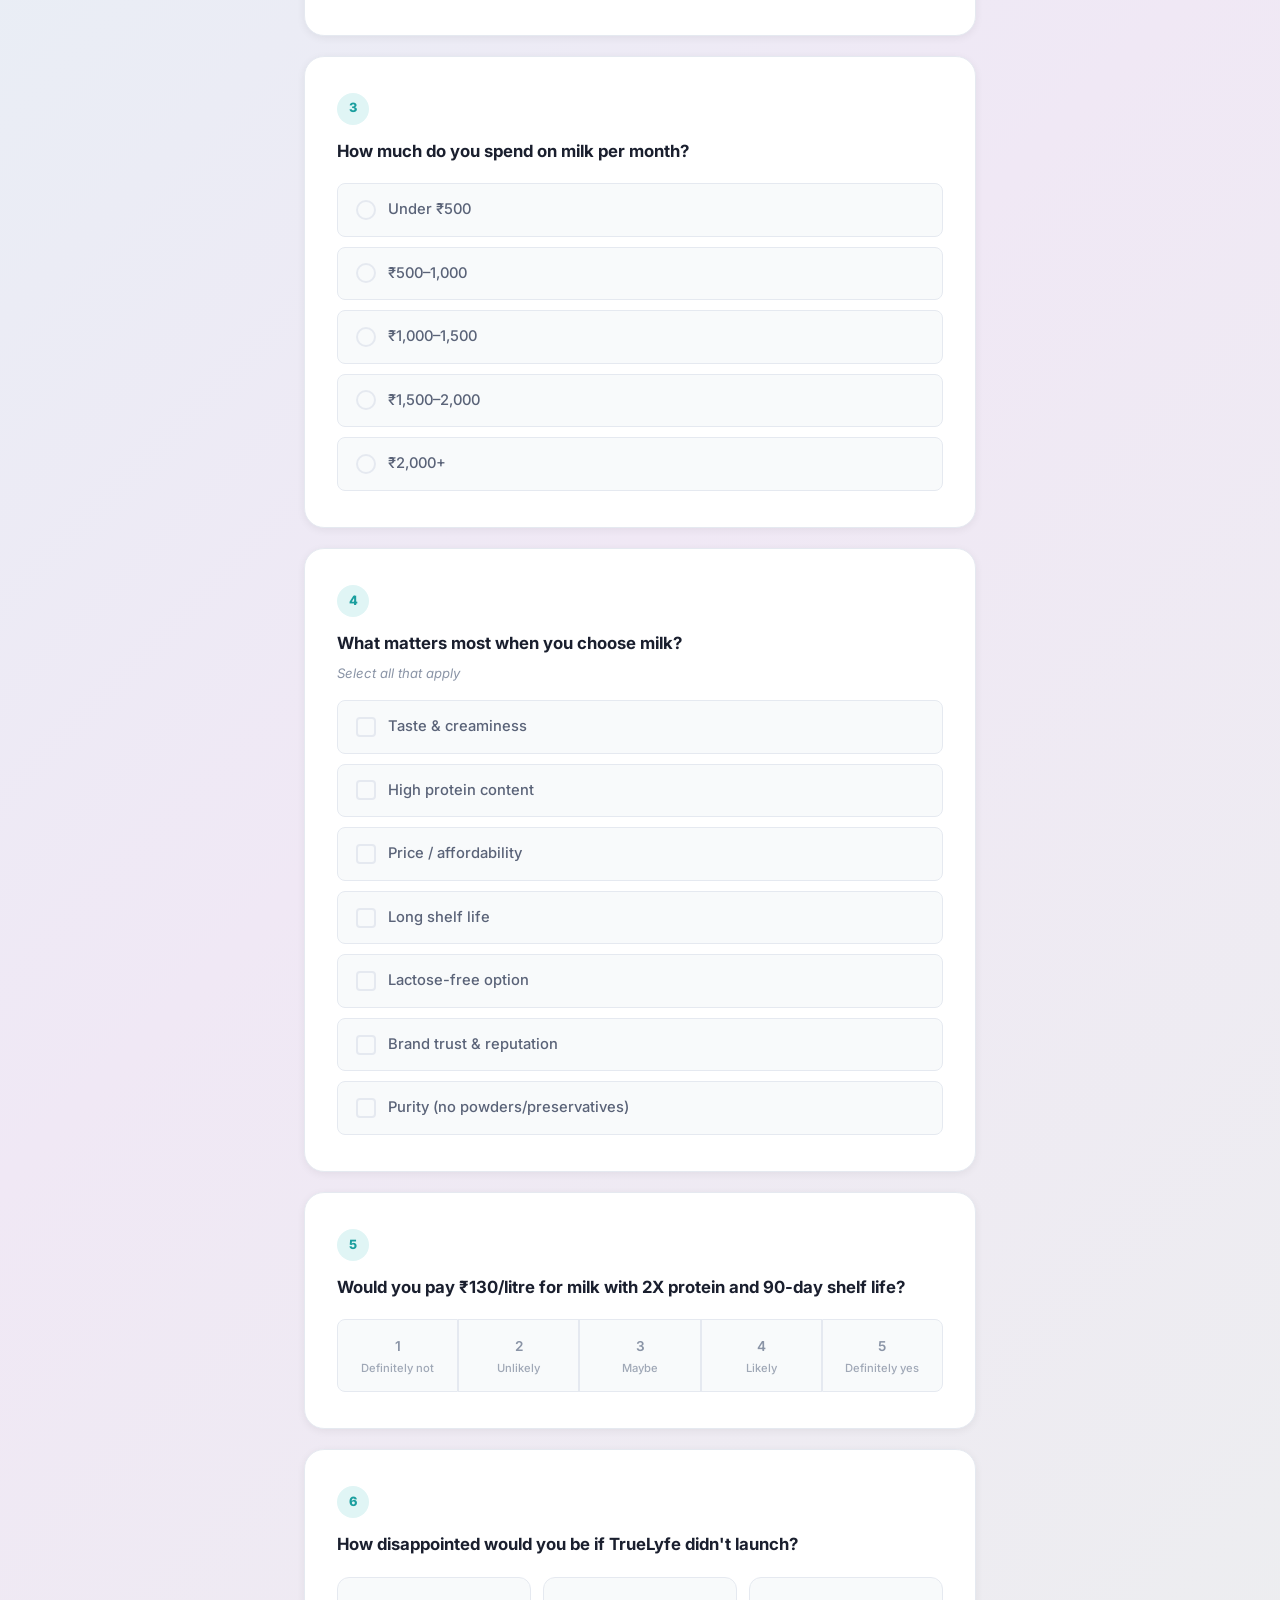
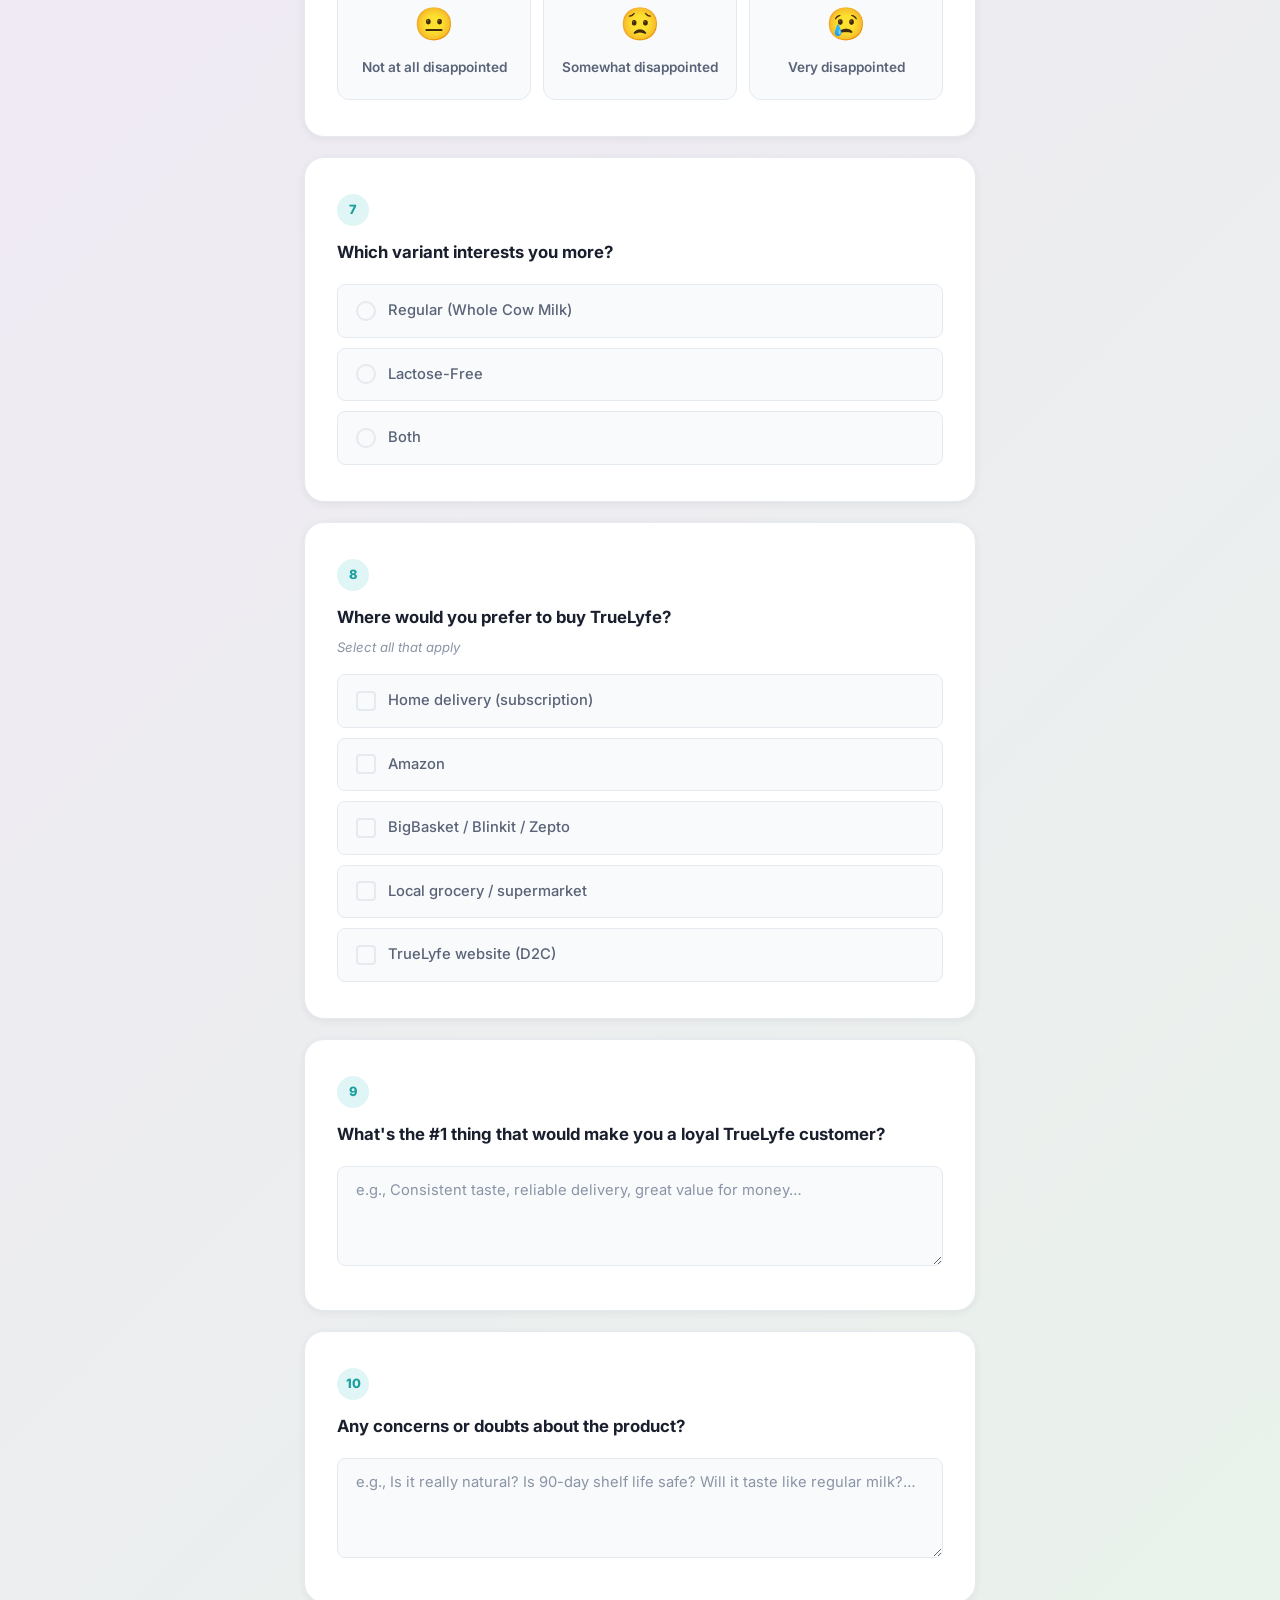
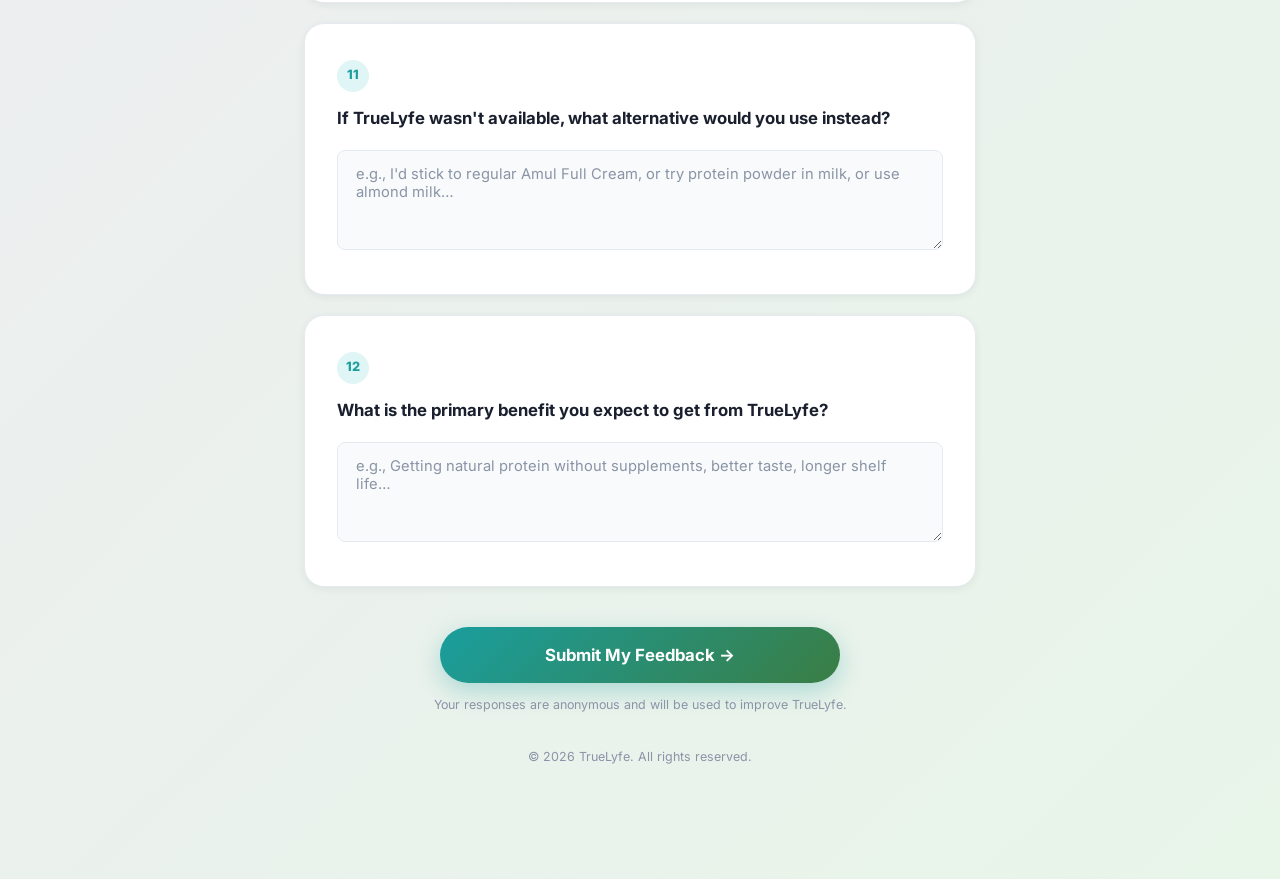
==== commit 451a661e: "remove hint text from survey info card" ====
--- a/survey.html
+++ b/survey.html
@@ -44,7 +44,6 @@
             <div class="question-card" id="info-card">
                 <span class="question-number">👤</span>
                 <p class="question-label">First, tell us a bit about you</p>
-                <p class="question-hint">So we can match your feedback to your waitlist signup</p>
                 <div class="survey-info-row">
                     <input type="text" class="survey-input" name="name" id="survey-name" placeholder="Your Name" required>
                     <input type="email" class="survey-input" name="email" id="survey-email" placeholder="Email Address" required>
